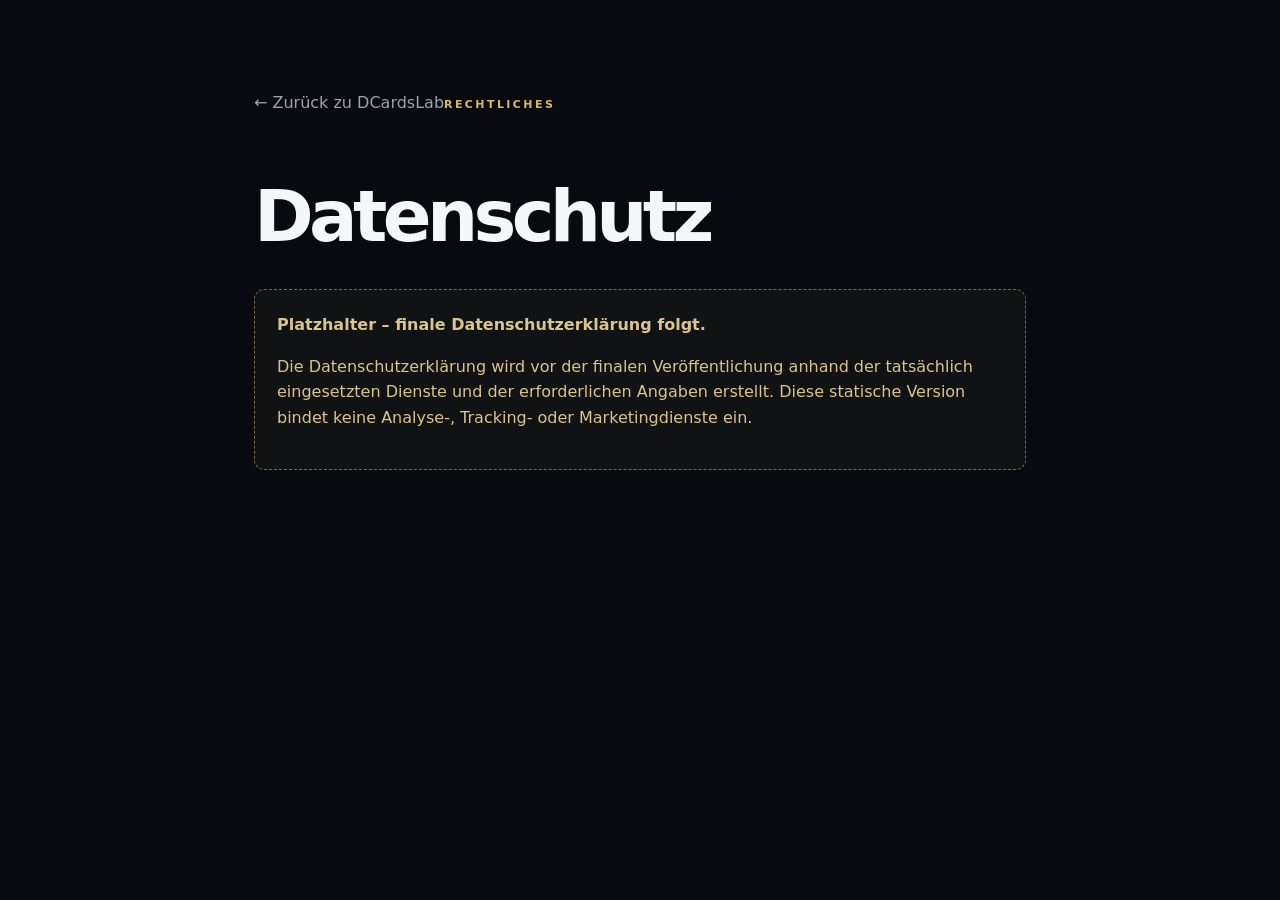
==== datenschutz.html @ d42d8030 "Build initial DCardsLab landing page" ====
<!doctype html><html lang="de"><head><meta charset="utf-8"><meta name="viewport" content="width=device-width,initial-scale=1"><meta name="robots" content="noindex"><title>Datenschutz | DCardsLab</title><link rel="stylesheet" href="css/style.css"></head><body><main class="legal"><a class="legal-back" href="index.html">← Zurück zu DCardsLab</a><span class="eyebrow">Rechtliches</span><h1>Datenschutz</h1><div class="notice"><strong>Platzhalter – finale Datenschutzerklärung folgt.</strong><p>Die Datenschutzerklärung wird vor der finalen Veröffentlichung anhand der tatsächlich eingesetzten Dienste und der erforderlichen Angaben erstellt. Diese statische Version bindet keine Analyse-, Tracking- oder Marketingdienste ein.</p></div></main></body></html>
---- css/style.css ----
:root{--bg:#080a0f;--surface:#10141c;--line:#242b38;--text:#f4f6f8;--muted:#9aa4b4;--accent:#d8b76a;--max:1180px}*{box-sizing:border-box}html{scroll-behavior:smooth}body{margin:0;background:var(--bg);color:var(--text);font-family:Inter,ui-sans-serif,system-ui,-apple-system,BlinkMacSystemFont,"Segoe UI",sans-serif;line-height:1.6}a{color:inherit;text-decoration:none}.site-header{height:78px;max-width:var(--max);margin:auto;padding:0 24px;display:flex;align-items:center;gap:34px;border-bottom:1px solid #ffffff0d;position:relative;z-index:10}.brand{font-size:21px;font-weight:800;letter-spacing:-.5px}.brand span{color:var(--accent)}.nav{display:flex;gap:28px;margin-left:auto}.nav a,.social-nav a,footer a{color:var(--muted);font-size:14px;transition:.2s}.nav a:hover,.social-nav a:hover,footer a:hover{color:var(--text)}.social-nav{display:flex;gap:16px;padding-left:24px;border-left:1px solid var(--line)}.nav-toggle{display:none;background:none;border:0;color:white;font-size:24px}.hero{max-width:var(--max);min-height:690px;margin:auto;padding:140px 24px 100px;position:relative;overflow:hidden}.hero-glow{position:absolute;width:600px;height:600px;right:-120px;top:40px;background:radial-gradient(circle,#d8b76a1f,transparent 65%);pointer-events:none}.eyebrow{text-transform:uppercase;letter-spacing:.22em;font-size:11px;font-weight:700;color:var(--accent)}h1,h2,h3{line-height:1.05;margin:0}h1{font-size:clamp(64px,9vw,128px);letter-spacing:-.065em;max-width:850px;margin-top:18px}h1 span{display:block;font-size:clamp(23px,3vw,38px);letter-spacing:-.03em;color:var(--muted);margin-top:14px}h2{font-size:clamp(36px,5vw,62px);letter-spacing:-.045em}.hero>p{max-width:590px;font-size:19px;color:var(--muted);margin:28px 0}.actions{display:flex;gap:12px}.btn{display:inline-flex;padding:13px 20px;border-radius:8px;font-size:14px;font-weight:700;border:1px solid var(--line);transition:.25s}.btn:hover{transform:translateY(-2px)}.primary{background:var(--text);color:#080a0f;border-color:var(--text)}.ghost{background:#ffffff08}.card-stack{position:absolute;right:70px;bottom:65px;width:210px;height:280px;transform:rotate(8deg)}.card-stack i{position:absolute;inset:0;border:1px solid #ffffff25;border-radius:16px;background:linear-gradient(145deg,#191e28,#0b0e14);box-shadow:0 25px 60px #0008}.card-stack i:nth-child(1){transform:rotate(-14deg) translate(-40px,15px)}.card-stack i:nth-child(2){transform:rotate(-7deg) translate(-20px,8px)}.card-stack i:nth-child(3){display:flex;flex-direction:column;align-items:center;justify-content:center}.card-stack b{font-style:normal;font-size:58px;color:var(--accent)}.card-stack small{font-style:normal;font-size:7px;letter-spacing:.2em;color:var(--muted)}.section{max-width:var(--max);margin:auto;padding:110px 24px;border-top:1px solid var(--line)}.section-head{display:grid;grid-template-columns:1.4fr .6fr;gap:50px;align-items:end}.section-head h2,.lab h2{margin-top:14px}.section-head p,.lab p,.panel p,.about p{color:var(--muted);max-width:600px}.categories{display:grid;grid-template-columns:repeat(4,1fr);gap:12px;margin-top:55px}.categories article{min-height:170px;padding:25px;border:1px solid var(--line);border-radius:12px;background:linear-gradient(145deg,#111620,#0c0f15);font-size:28px;display:flex;flex-direction:column;justify-content:space-between;transition:.25s}.categories article:hover{transform:translateY(-4px);border-color:#d8b76a55}.categories h3{font-size:17px}.lab{display:grid;grid-template-columns:1.15fr .85fr;gap:80px}.pill-grid{display:grid;grid-template-columns:1fr 1fr;gap:10px;align-content:center}.pill-grid span{padding:18px;border:1px solid var(--line);border-radius:8px;background:var(--surface);font-weight:650}.pill-grid .future{color:var(--muted);border-style:dashed}.split{display:grid;grid-template-columns:1fr 1fr;gap:16px}.panel{padding:52px;border:1px solid var(--line);border-radius:14px;background:var(--surface)}.panel h2{margin:13px 0 20px}.panel .btn{margin-top:15px}.social{background:radial-gradient(circle at 100% 0,#d8b76a16,transparent 50%),var(--surface)}.about{text-align:center}.about p{margin:24px auto 0;font-size:18px}.about h2{margin-top:14px}footer{max-width:var(--max);margin:auto;padding:45px 24px 55px;border-top:1px solid var(--line);display:grid;grid-template-columns:1fr auto;gap:25px;align-items:center}footer p,footer small{color:var(--muted);font-size:13px;margin:5px 0}footer nav{display:flex;gap:20px;flex-wrap:wrap}footer small{grid-column:1/-1}.legal{max-width:820px;margin:auto;padding:90px 24px 140px}.legal h1{font-size:clamp(42px,7vw,72px);margin-bottom:35px}.notice{border:1px dashed #d8b76a88;background:#d8b76a0c;padding:22px;border-radius:10px;color:#d9c48e}.legal-back{display:inline-block;margin-bottom:45px;color:var(--muted)}@media(max-width:850px){.site-header{height:68px}.nav-toggle{display:block;margin-left:auto}.nav,.social-nav{display:none}.nav.open{display:flex;position:absolute;top:68px;left:16px;right:16px;padding:22px;flex-direction:column;background:#10141cf5;border:1px solid var(--line);border-radius:10px}.hero{padding-top:100px;min-height:650px}.card-stack{opacity:.28;right:-20px}.section-head,.lab,.split{grid-template-columns:1fr}.categories{grid-template-columns:repeat(2,1fr)}.lab{gap:40px}footer{grid-template-columns:1fr}footer small{grid-column:auto}}@media(max-width:520px){h1{font-size:58px}.hero{padding-top:80px}.categories{grid-template-columns:1fr 1fr}.categories article{min-height:130px;padding:18px}.panel{padding:32px}.section{padding-top:80px;padding-bottom:80px}.actions{flex-direction:column;align-items:flex-start}footer nav{flex-direction:column;gap:10px}}@media(prefers-reduced-motion:reduce){html{scroll-behavior:auto}.btn,.categories article{transition:none}}
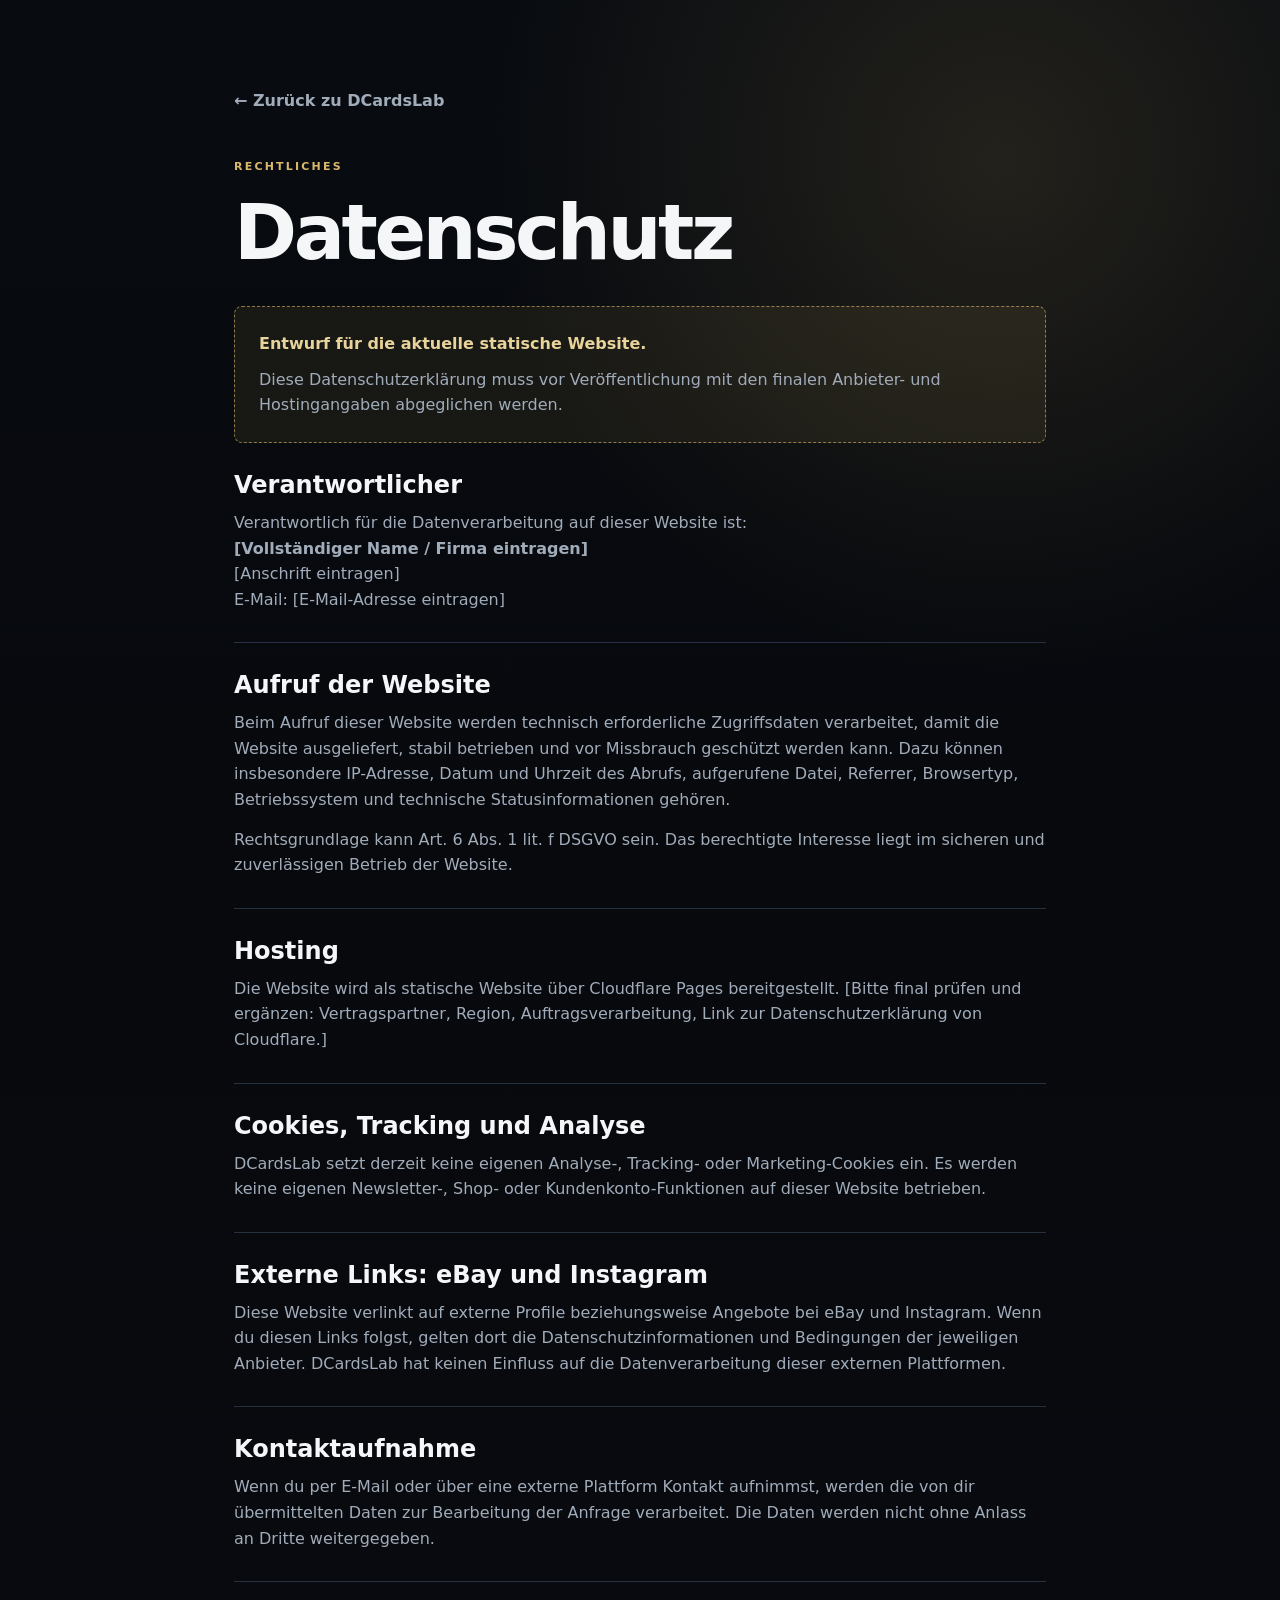
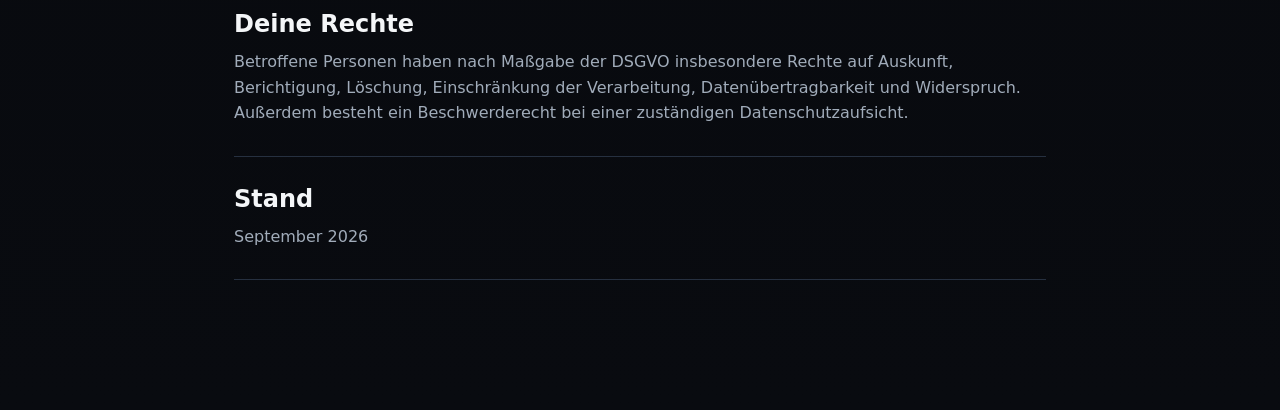
==== commit 58db0f2a: "Add DCardsLab logo and legal page drafts" ====
--- a/datenschutz.html
+++ b/datenschutz.html
@@ -1 +1,100 @@
-<!doctype html><html lang="de"><head><meta charset="utf-8"><meta name="viewport" content="width=device-width,initial-scale=1"><meta name="robots" content="noindex"><title>Datenschutz | DCardsLab</title><link rel="stylesheet" href="css/style.css"></head><body><main class="legal"><a class="legal-back" href="index.html">← Zurück zu DCardsLab</a><span class="eyebrow">Rechtliches</span><h1>Datenschutz</h1><div class="notice"><strong>Platzhalter – finale Datenschutzerklärung folgt.</strong><p>Die Datenschutzerklärung wird vor der finalen Veröffentlichung anhand der tatsächlich eingesetzten Dienste und der erforderlichen Angaben erstellt. Diese statische Version bindet keine Analyse-, Tracking- oder Marketingdienste ein.</p></div></main></body></html>+<!doctype html>
+<html lang="de">
+  <head>
+    <meta charset="utf-8">
+    <meta name="viewport" content="width=device-width, initial-scale=1">
+    <meta name="robots" content="noindex">
+    <title>Datenschutz | DCardsLab</title>
+    <link rel="stylesheet" href="css/style.css">
+  </head>
+  <body>
+    <main class="legal">
+      <a class="legal-back" href="index.html">← Zurück zu DCardsLab</a>
+      <p class="eyebrow">Rechtliches</p>
+      <h1>Datenschutz</h1>
+
+      <div class="notice">
+        <strong>Entwurf für die aktuelle statische Website.</strong>
+        <p>
+          Diese Datenschutzerklärung muss vor Veröffentlichung mit den finalen Anbieter-
+          und Hostingangaben abgeglichen werden.
+        </p>
+      </div>
+
+      <section class="legal-section">
+        <h2>Verantwortlicher</h2>
+        <p>
+          Verantwortlich für die Datenverarbeitung auf dieser Website ist:<br>
+          <strong>[Vollständiger Name / Firma eintragen]</strong><br>
+          [Anschrift eintragen]<br>
+          E-Mail: [E-Mail-Adresse eintragen]
+        </p>
+      </section>
+
+      <section class="legal-section">
+        <h2>Aufruf der Website</h2>
+        <p>
+          Beim Aufruf dieser Website werden technisch erforderliche Zugriffsdaten verarbeitet,
+          damit die Website ausgeliefert, stabil betrieben und vor Missbrauch geschützt werden kann.
+          Dazu können insbesondere IP-Adresse, Datum und Uhrzeit des Abrufs, aufgerufene Datei,
+          Referrer, Browsertyp, Betriebssystem und technische Statusinformationen gehören.
+        </p>
+        <p>
+          Rechtsgrundlage kann Art. 6 Abs. 1 lit. f DSGVO sein. Das berechtigte Interesse liegt
+          im sicheren und zuverlässigen Betrieb der Website.
+        </p>
+      </section>
+
+      <section class="legal-section">
+        <h2>Hosting</h2>
+        <p>
+          Die Website wird als statische Website über Cloudflare Pages bereitgestellt.
+          [Bitte final prüfen und ergänzen: Vertragspartner, Region, Auftragsverarbeitung,
+          Link zur Datenschutzerklärung von Cloudflare.]
+        </p>
+      </section>
+
+      <section class="legal-section">
+        <h2>Cookies, Tracking und Analyse</h2>
+        <p>
+          DCardsLab setzt derzeit keine eigenen Analyse-, Tracking- oder Marketing-Cookies ein.
+          Es werden keine eigenen Newsletter-, Shop- oder Kundenkonto-Funktionen auf dieser Website
+          betrieben.
+        </p>
+      </section>
+
+      <section class="legal-section">
+        <h2>Externe Links: eBay und Instagram</h2>
+        <p>
+          Diese Website verlinkt auf externe Profile beziehungsweise Angebote bei eBay und Instagram.
+          Wenn du diesen Links folgst, gelten dort die Datenschutzinformationen und Bedingungen der
+          jeweiligen Anbieter. DCardsLab hat keinen Einfluss auf die Datenverarbeitung dieser externen
+          Plattformen.
+        </p>
+      </section>
+
+      <section class="legal-section">
+        <h2>Kontaktaufnahme</h2>
+        <p>
+          Wenn du per E-Mail oder über eine externe Plattform Kontakt aufnimmst, werden die von dir
+          übermittelten Daten zur Bearbeitung der Anfrage verarbeitet. Die Daten werden nicht ohne
+          Anlass an Dritte weitergegeben.
+        </p>
+      </section>
+
+      <section class="legal-section">
+        <h2>Deine Rechte</h2>
+        <p>
+          Betroffene Personen haben nach Maßgabe der DSGVO insbesondere Rechte auf Auskunft,
+          Berichtigung, Löschung, Einschränkung der Verarbeitung, Datenübertragbarkeit und
+          Widerspruch. Außerdem besteht ein Beschwerderecht bei einer zuständigen Datenschutzaufsicht.
+        </p>
+      </section>
+
+      <section class="legal-section">
+        <h2>Stand</h2>
+        <p>September 2026</p>
+      </section>
+    </main>
+  </body>
+</html>
--- a/css/style.css
+++ b/css/style.css
@@ -1 +1,746 @@
-:root{--bg:#080a0f;--surface:#10141c;--line:#242b38;--text:#f4f6f8;--muted:#9aa4b4;--accent:#d8b76a;--max:1180px}*{box-sizing:border-box}html{scroll-behavior:smooth}body{margin:0;background:var(--bg);color:var(--text);font-family:Inter,ui-sans-serif,system-ui,-apple-system,BlinkMacSystemFont,"Segoe UI",sans-serif;line-height:1.6}a{color:inherit;text-decoration:none}.site-header{height:78px;max-width:var(--max);margin:auto;padding:0 24px;display:flex;align-items:center;gap:34px;border-bottom:1px solid #ffffff0d;position:relative;z-index:10}.brand{font-size:21px;font-weight:800;letter-spacing:-.5px}.brand span{color:var(--accent)}.nav{display:flex;gap:28px;margin-left:auto}.nav a,.social-nav a,footer a{color:var(--muted);font-size:14px;transition:.2s}.nav a:hover,.social-nav a:hover,footer a:hover{color:var(--text)}.social-nav{display:flex;gap:16px;padding-left:24px;border-left:1px solid var(--line)}.nav-toggle{display:none;background:none;border:0;color:white;font-size:24px}.hero{max-width:var(--max);min-height:690px;margin:auto;padding:140px 24px 100px;position:relative;overflow:hidden}.hero-glow{position:absolute;width:600px;height:600px;right:-120px;top:40px;background:radial-gradient(circle,#d8b76a1f,transparent 65%);pointer-events:none}.eyebrow{text-transform:uppercase;letter-spacing:.22em;font-size:11px;font-weight:700;color:var(--accent)}h1,h2,h3{line-height:1.05;margin:0}h1{font-size:clamp(64px,9vw,128px);letter-spacing:-.065em;max-width:850px;margin-top:18px}h1 span{display:block;font-size:clamp(23px,3vw,38px);letter-spacing:-.03em;color:var(--muted);margin-top:14px}h2{font-size:clamp(36px,5vw,62px);letter-spacing:-.045em}.hero>p{max-width:590px;font-size:19px;color:var(--muted);margin:28px 0}.actions{display:flex;gap:12px}.btn{display:inline-flex;padding:13px 20px;border-radius:8px;font-size:14px;font-weight:700;border:1px solid var(--line);transition:.25s}.btn:hover{transform:translateY(-2px)}.primary{background:var(--text);color:#080a0f;border-color:var(--text)}.ghost{background:#ffffff08}.card-stack{position:absolute;right:70px;bottom:65px;width:210px;height:280px;transform:rotate(8deg)}.card-stack i{position:absolute;inset:0;border:1px solid #ffffff25;border-radius:16px;background:linear-gradient(145deg,#191e28,#0b0e14);box-shadow:0 25px 60px #0008}.card-stack i:nth-child(1){transform:rotate(-14deg) translate(-40px,15px)}.card-stack i:nth-child(2){transform:rotate(-7deg) translate(-20px,8px)}.card-stack i:nth-child(3){display:flex;flex-direction:column;align-items:center;justify-content:center}.card-stack b{font-style:normal;font-size:58px;color:var(--accent)}.card-stack small{font-style:normal;font-size:7px;letter-spacing:.2em;color:var(--muted)}.section{max-width:var(--max);margin:auto;padding:110px 24px;border-top:1px solid var(--line)}.section-head{display:grid;grid-template-columns:1.4fr .6fr;gap:50px;align-items:end}.section-head h2,.lab h2{margin-top:14px}.section-head p,.lab p,.panel p,.about p{color:var(--muted);max-width:600px}.categories{display:grid;grid-template-columns:repeat(4,1fr);gap:12px;margin-top:55px}.categories article{min-height:170px;padding:25px;border:1px solid var(--line);border-radius:12px;background:linear-gradient(145deg,#111620,#0c0f15);font-size:28px;display:flex;flex-direction:column;justify-content:space-between;transition:.25s}.categories article:hover{transform:translateY(-4px);border-color:#d8b76a55}.categories h3{font-size:17px}.lab{display:grid;grid-template-columns:1.15fr .85fr;gap:80px}.pill-grid{display:grid;grid-template-columns:1fr 1fr;gap:10px;align-content:center}.pill-grid span{padding:18px;border:1px solid var(--line);border-radius:8px;background:var(--surface);font-weight:650}.pill-grid .future{color:var(--muted);border-style:dashed}.split{display:grid;grid-template-columns:1fr 1fr;gap:16px}.panel{padding:52px;border:1px solid var(--line);border-radius:14px;background:var(--surface)}.panel h2{margin:13px 0 20px}.panel .btn{margin-top:15px}.social{background:radial-gradient(circle at 100% 0,#d8b76a16,transparent 50%),var(--surface)}.about{text-align:center}.about p{margin:24px auto 0;font-size:18px}.about h2{margin-top:14px}footer{max-width:var(--max);margin:auto;padding:45px 24px 55px;border-top:1px solid var(--line);display:grid;grid-template-columns:1fr auto;gap:25px;align-items:center}footer p,footer small{color:var(--muted);font-size:13px;margin:5px 0}footer nav{display:flex;gap:20px;flex-wrap:wrap}footer small{grid-column:1/-1}.legal{max-width:820px;margin:auto;padding:90px 24px 140px}.legal h1{font-size:clamp(42px,7vw,72px);margin-bottom:35px}.notice{border:1px dashed #d8b76a88;background:#d8b76a0c;padding:22px;border-radius:10px;color:#d9c48e}.legal-back{display:inline-block;margin-bottom:45px;color:var(--muted)}@media(max-width:850px){.site-header{height:68px}.nav-toggle{display:block;margin-left:auto}.nav,.social-nav{display:none}.nav.open{display:flex;position:absolute;top:68px;left:16px;right:16px;padding:22px;flex-direction:column;background:#10141cf5;border:1px solid var(--line);border-radius:10px}.hero{padding-top:100px;min-height:650px}.card-stack{opacity:.28;right:-20px}.section-head,.lab,.split{grid-template-columns:1fr}.categories{grid-template-columns:repeat(2,1fr)}.lab{gap:40px}footer{grid-template-columns:1fr}footer small{grid-column:auto}}@media(max-width:520px){h1{font-size:58px}.hero{padding-top:80px}.categories{grid-template-columns:1fr 1fr}.categories article{min-height:130px;padding:18px}.panel{padding:32px}.section{padding-top:80px;padding-bottom:80px}.actions{flex-direction:column;align-items:flex-start}footer nav{flex-direction:column;gap:10px}}@media(prefers-reduced-motion:reduce){html{scroll-behavior:auto}.btn,.categories article{transition:none}}+:root {
+  --bg: #07090d;
+  --bg-soft: #0c1017;
+  --surface: #111720;
+  --surface-strong: #171d27;
+  --line: #263040;
+  --line-soft: rgba(255, 255, 255, 0.08);
+  --text: #f4f6f8;
+  --muted: #a1acba;
+  --subtle: #6f7a8b;
+  --accent: #d9b86a;
+  --accent-soft: rgba(217, 184, 106, 0.16);
+  --max: 1180px;
+  --radius: 8px;
+  --shadow: 0 28px 80px rgba(0, 0, 0, 0.34);
+}
+
+* {
+  box-sizing: border-box;
+}
+
+html {
+  scroll-behavior: smooth;
+}
+
+body {
+  margin: 0;
+  overflow-x: hidden;
+  background:
+    radial-gradient(circle at 78% 8%, rgba(217, 184, 106, 0.13), transparent 32rem),
+    linear-gradient(180deg, #080b10 0%, var(--bg) 42%, #090b10 100%);
+  color: var(--text);
+  font-family: Inter, ui-sans-serif, system-ui, -apple-system, BlinkMacSystemFont, "Segoe UI", sans-serif;
+  line-height: 1.6;
+}
+
+body.nav-open {
+  overflow: hidden;
+}
+
+a {
+  color: inherit;
+  text-decoration: none;
+}
+
+a:focus-visible,
+button:focus-visible {
+  outline: 2px solid var(--accent);
+  outline-offset: 4px;
+}
+
+.site-header {
+  position: sticky;
+  top: 0;
+  z-index: 20;
+  display: flex;
+  align-items: center;
+  gap: 32px;
+  width: 100%;
+  max-width: var(--max);
+  min-height: 76px;
+  margin: 0 auto;
+  padding: 0 24px;
+  background: rgba(7, 9, 13, 0.76);
+  border-bottom: 1px solid var(--line-soft);
+  backdrop-filter: blur(18px);
+}
+
+.brand {
+  display: inline-flex;
+  align-items: center;
+  gap: 10px;
+  font-size: 21px;
+  font-weight: 800;
+  line-height: 1;
+}
+
+.brand-logo {
+  display: block;
+  width: 46px;
+  height: 46px;
+  object-fit: contain;
+  border-radius: 6px;
+  box-shadow: 0 10px 26px rgba(217, 184, 106, 0.16);
+}
+
+.nav {
+  display: flex;
+  align-items: center;
+  gap: 27px;
+  margin-left: auto;
+}
+
+.nav a,
+.header-actions a,
+.site-footer a {
+  color: var(--muted);
+  font-size: 14px;
+  transition: color 180ms ease, border-color 180ms ease, background 180ms ease;
+}
+
+.nav a:hover,
+.header-actions a:hover,
+.site-footer a:hover {
+  color: var(--text);
+}
+
+.header-actions {
+  display: flex;
+  gap: 10px;
+  padding-left: 22px;
+  border-left: 1px solid var(--line);
+}
+
+.header-actions a {
+  padding: 8px 10px;
+  border: 1px solid transparent;
+  border-radius: var(--radius);
+}
+
+.header-actions a:hover {
+  border-color: var(--line);
+  background: rgba(255, 255, 255, 0.04);
+}
+
+.mobile-only,
+.nav-toggle {
+  display: none;
+}
+
+.nav-toggle {
+  width: 42px;
+  height: 42px;
+  margin-left: auto;
+  padding: 10px;
+  border: 1px solid var(--line);
+  border-radius: var(--radius);
+  background: rgba(255, 255, 255, 0.04);
+  color: var(--text);
+}
+
+.nav-toggle span {
+  display: block;
+  height: 2px;
+  margin: 5px 0;
+  background: currentColor;
+  border-radius: 10px;
+  transition: transform 180ms ease, opacity 180ms ease;
+}
+
+.nav-toggle[aria-expanded="true"] span:nth-child(1) {
+  transform: translateY(7px) rotate(45deg);
+}
+
+.nav-toggle[aria-expanded="true"] span:nth-child(2) {
+  opacity: 0;
+}
+
+.nav-toggle[aria-expanded="true"] span:nth-child(3) {
+  transform: translateY(-7px) rotate(-45deg);
+}
+
+.hero {
+  position: relative;
+  display: grid;
+  grid-template-columns: minmax(0, 1fr) 360px;
+  gap: 70px;
+  align-items: center;
+  width: 100%;
+  max-width: var(--max);
+  min-height: 680px;
+  margin: 0 auto;
+  padding: 96px 24px 110px;
+  overflow: hidden;
+}
+
+.hero-content,
+.section-head > *,
+.lab-copy,
+.feature-panel,
+.about-section {
+  min-width: 0;
+}
+
+.hero::after {
+  position: absolute;
+  right: 26%;
+  bottom: 92px;
+  width: 220px;
+  height: 1px;
+  content: "";
+  background: linear-gradient(90deg, transparent, rgba(217, 184, 106, 0.72), transparent);
+}
+
+.eyebrow {
+  margin: 0;
+  color: var(--accent);
+  font-size: 11px;
+  font-weight: 800;
+  letter-spacing: 0.2em;
+  text-transform: uppercase;
+}
+
+h1,
+h2,
+h3 {
+  margin: 0;
+  line-height: 1.04;
+}
+
+h1 {
+  max-width: 850px;
+  margin-top: 18px;
+  font-size: clamp(58px, 10vw, 132px);
+  letter-spacing: -0.055em;
+}
+
+h1 span {
+  display: block;
+  margin-top: 16px;
+  color: var(--muted);
+  font-size: clamp(24px, 3vw, 40px);
+  letter-spacing: -0.025em;
+}
+
+h2 {
+  color: var(--text);
+  font-size: clamp(34px, 5vw, 62px);
+  letter-spacing: -0.035em;
+}
+
+h3 {
+  font-size: 18px;
+}
+
+.hero-copy {
+  max-width: 590px;
+  margin: 28px 0 0;
+  color: var(--muted);
+  font-size: 19px;
+}
+
+.hero-copy span {
+  display: block;
+  margin-top: 8px;
+  color: var(--subtle);
+}
+
+.actions {
+  display: flex;
+  flex-wrap: wrap;
+  gap: 12px;
+  margin-top: 34px;
+}
+
+.btn {
+  display: inline-flex;
+  align-items: center;
+  justify-content: center;
+  min-height: 46px;
+  padding: 12px 18px;
+  border: 1px solid var(--line);
+  border-radius: var(--radius);
+  font-size: 14px;
+  font-weight: 800;
+  transition: transform 180ms ease, border-color 180ms ease, background 180ms ease;
+}
+
+.btn:hover {
+  transform: translateY(-2px);
+}
+
+.btn-primary {
+  color: #090b10;
+  background: var(--text);
+  border-color: var(--text);
+}
+
+.btn-secondary {
+  color: var(--text);
+  background: rgba(255, 255, 255, 0.06);
+}
+
+a[data-placeholder="true"] {
+  cursor: not-allowed;
+}
+
+a[data-placeholder="true"]::after {
+  content: " · folgt";
+  display: inline-block;
+  margin-left: 2px;
+  color: var(--subtle);
+  font-size: 0.82em;
+  font-weight: 600;
+}
+
+.btn[data-placeholder="true"]::after {
+  content: "";
+  margin: 0;
+}
+
+.hero-visual {
+  position: relative;
+  width: min(390px, 100%);
+  justify-self: end;
+}
+
+.logo-showcase {
+  position: relative;
+  padding: 24px;
+  border: 1px solid rgba(217, 184, 106, 0.2);
+  border-radius: var(--radius);
+  background:
+    radial-gradient(circle at 50% 24%, rgba(217, 184, 106, 0.14), transparent 16rem),
+    rgba(255, 255, 255, 0.03);
+  box-shadow: var(--shadow);
+}
+
+.logo-showcase::after {
+  position: absolute;
+  inset: 12px;
+  content: "";
+  border: 1px solid rgba(255, 255, 255, 0.07);
+  border-radius: 6px;
+  pointer-events: none;
+}
+
+.logo-showcase img {
+  position: relative;
+  z-index: 1;
+  display: block;
+  width: 100%;
+  height: auto;
+  border-radius: 6px;
+}
+
+.section {
+  width: 100%;
+  max-width: var(--max);
+  margin: 0 auto;
+  padding: 104px 24px;
+  border-top: 1px solid var(--line);
+}
+
+.section-head {
+  display: grid;
+  grid-template-columns: minmax(0, 1.25fr) minmax(260px, 0.75fr);
+  gap: 48px;
+  align-items: end;
+}
+
+.section-head h2,
+.lab-copy h2,
+.about-section h2 {
+  margin-top: 14px;
+}
+
+.section-head p,
+.lab-copy p,
+.feature-panel p,
+.about-section p {
+  color: var(--muted);
+}
+
+.section-head > p,
+.lab-copy p,
+.about-section p {
+  max-width: 640px;
+  margin: 0;
+}
+
+.categories {
+  display: grid;
+  grid-template-columns: repeat(5, minmax(0, 1fr));
+  gap: 12px;
+  margin-top: 54px;
+}
+
+.category-card {
+  display: flex;
+  flex-direction: column;
+  justify-content: space-between;
+  min-height: 174px;
+  padding: 24px;
+  border: 1px solid var(--line);
+  border-radius: var(--radius);
+  background:
+    linear-gradient(145deg, rgba(255, 255, 255, 0.035), transparent),
+    var(--surface);
+  transition: transform 180ms ease, border-color 180ms ease, background 180ms ease;
+}
+
+.category-card:hover {
+  transform: translateY(-4px);
+  border-color: rgba(217, 184, 106, 0.52);
+  background:
+    linear-gradient(145deg, rgba(217, 184, 106, 0.12), transparent),
+    var(--surface);
+}
+
+.category-card span {
+  font-size: 30px;
+}
+
+.sports-mark {
+  position: relative;
+  display: inline-grid;
+  grid-template-columns: repeat(2, 15px);
+  grid-template-rows: repeat(2, 15px);
+  gap: 5px;
+  width: 35px;
+  height: 35px;
+}
+
+.sports-mark i {
+  display: block;
+  width: 15px;
+  height: 15px;
+  border: 1px solid rgba(217, 184, 106, 0.8);
+  border-radius: 50%;
+  background: linear-gradient(145deg, rgba(217, 184, 106, 0.36), rgba(255, 255, 255, 0.06));
+}
+
+.sports-mark i:nth-child(2) {
+  transform: translateY(10px);
+}
+
+.sports-mark i:nth-child(3) {
+  grid-column: 1 / 3;
+  justify-self: center;
+  transform: translateY(-2px);
+}
+
+.lab-section {
+  display: grid;
+  grid-template-columns: minmax(0, 1.1fr) minmax(310px, 0.9fr);
+  gap: 70px;
+  align-items: center;
+}
+
+.pill-grid {
+  display: grid;
+  grid-template-columns: repeat(2, minmax(0, 1fr));
+  gap: 10px;
+}
+
+.pill-grid span {
+  min-height: 64px;
+  padding: 18px;
+  border: 1px solid var(--line);
+  border-radius: var(--radius);
+  background: var(--surface);
+  font-weight: 800;
+}
+
+.pill-grid .future {
+  color: var(--muted);
+  border-style: dashed;
+  background: rgba(255, 255, 255, 0.03);
+}
+
+.split-section {
+  display: grid;
+  grid-template-columns: repeat(2, minmax(0, 1fr));
+  gap: 16px;
+}
+
+.feature-panel {
+  padding: 48px;
+  border: 1px solid var(--line);
+  border-radius: var(--radius);
+  background: var(--surface);
+}
+
+.feature-panel h2 {
+  margin-top: 14px;
+}
+
+.feature-panel p {
+  margin: 20px 0 0;
+}
+
+.feature-panel .btn {
+  margin-top: 26px;
+}
+
+.feature-panel-social {
+  background:
+    radial-gradient(circle at 100% 0, var(--accent-soft), transparent 19rem),
+    var(--surface);
+}
+
+.about-section {
+  text-align: center;
+}
+
+.about-section p {
+  margin: 24px auto 0;
+  font-size: 18px;
+}
+
+.site-footer {
+  display: grid;
+  grid-template-columns: minmax(0, 1fr) auto;
+  gap: 24px;
+  align-items: center;
+  width: 100%;
+  max-width: var(--max);
+  margin: 0 auto;
+  padding: 46px 24px 58px;
+  border-top: 1px solid var(--line);
+}
+
+.site-footer p,
+.site-footer small {
+  margin: 8px 0 0;
+  color: var(--muted);
+  font-size: 13px;
+}
+
+.site-footer nav {
+  display: flex;
+  flex-wrap: wrap;
+  gap: 18px;
+  justify-content: flex-end;
+}
+
+.site-footer small {
+  grid-column: 1 / -1;
+}
+
+.legal {
+  width: 100%;
+  max-width: 860px;
+  margin: 0 auto;
+  padding: 88px 24px 130px;
+}
+
+.legal h1 {
+  margin: 18px 0 34px;
+  font-size: clamp(42px, 7vw, 76px);
+  letter-spacing: -0.045em;
+}
+
+.legal-back {
+  display: inline-flex;
+  margin-bottom: 44px;
+  color: var(--muted);
+  font-weight: 700;
+}
+
+.notice {
+  padding: 24px;
+  color: #e8d39a;
+  background: rgba(217, 184, 106, 0.08);
+  border: 1px dashed rgba(217, 184, 106, 0.62);
+  border-radius: var(--radius);
+}
+
+.notice p {
+  margin: 10px 0 0;
+  color: var(--muted);
+}
+
+.legal-section {
+  padding: 30px 0;
+  border-bottom: 1px solid var(--line);
+}
+
+.legal-section h2 {
+  margin-bottom: 12px;
+  color: var(--text);
+  font-size: 24px;
+  letter-spacing: 0;
+}
+
+.legal-section p {
+  margin: 0;
+  color: var(--muted);
+}
+
+.legal-section p + p {
+  margin-top: 14px;
+}
+
+.legal-section a {
+  color: var(--text);
+  text-decoration: underline;
+  text-decoration-color: rgba(217, 184, 106, 0.55);
+  text-underline-offset: 4px;
+}
+
+@media (max-width: 1100px) {
+  .site-header {
+    min-height: 68px;
+  }
+
+  .nav-toggle {
+    display: block;
+  }
+
+  .header-actions {
+    display: none;
+  }
+
+  .nav {
+    position: fixed;
+    top: 76px;
+    right: 16px;
+    left: 16px;
+    display: none;
+    flex-direction: column;
+    align-items: stretch;
+    gap: 0;
+    margin: 0;
+    padding: 10px;
+    background: rgba(12, 16, 23, 0.98);
+    border: 1px solid var(--line);
+    border-radius: var(--radius);
+    box-shadow: var(--shadow);
+  }
+
+  .nav.open {
+    display: flex;
+  }
+
+  .nav a {
+    padding: 14px;
+    border-radius: 6px;
+  }
+
+  .nav a:hover {
+    background: rgba(255, 255, 255, 0.04);
+  }
+
+  .mobile-only {
+    display: block;
+  }
+
+  .hero {
+    grid-template-columns: 1fr;
+    min-height: auto;
+    padding-top: 86px;
+    gap: 46px;
+  }
+
+  .hero-visual {
+    width: min(320px, 70vw);
+    justify-self: center;
+  }
+
+  .section-head,
+  .lab-section,
+  .split-section {
+    grid-template-columns: 1fr;
+  }
+
+  .lab-section {
+    gap: 38px;
+  }
+
+  .categories {
+    grid-template-columns: repeat(2, minmax(0, 1fr));
+  }
+
+  .site-footer {
+    grid-template-columns: 1fr;
+  }
+
+  .site-footer nav {
+    justify-content: flex-start;
+  }
+
+  .site-footer small {
+    grid-column: auto;
+  }
+}
+
+@media (max-width: 560px) {
+  .site-header {
+    padding: 0 18px;
+  }
+
+  .brand {
+    font-size: 19px;
+  }
+
+  .brand-logo {
+    width: 40px;
+    height: 40px;
+  }
+
+  .hero,
+  .section,
+  .site-footer,
+  .legal {
+    padding-right: 18px;
+    padding-left: 18px;
+  }
+
+  h1 {
+    font-size: clamp(50px, 17vw, 72px);
+  }
+
+  .actions {
+    flex-direction: column;
+    align-items: stretch;
+  }
+
+  .categories {
+    grid-template-columns: 1fr;
+  }
+
+  .category-card {
+    min-height: 128px;
+    padding: 20px;
+  }
+
+  .pill-grid,
+  .split-section {
+    grid-template-columns: 1fr;
+  }
+
+  .feature-panel {
+    padding: 32px;
+  }
+
+  .site-footer nav {
+    flex-direction: column;
+    gap: 10px;
+  }
+}
+
+@media (prefers-reduced-motion: reduce) {
+  html {
+    scroll-behavior: auto;
+  }
+
+  *,
+  *::before,
+  *::after {
+    transition-duration: 0.01ms !important;
+    animation-duration: 0.01ms !important;
+    animation-iteration-count: 1 !important;
+  }
+}
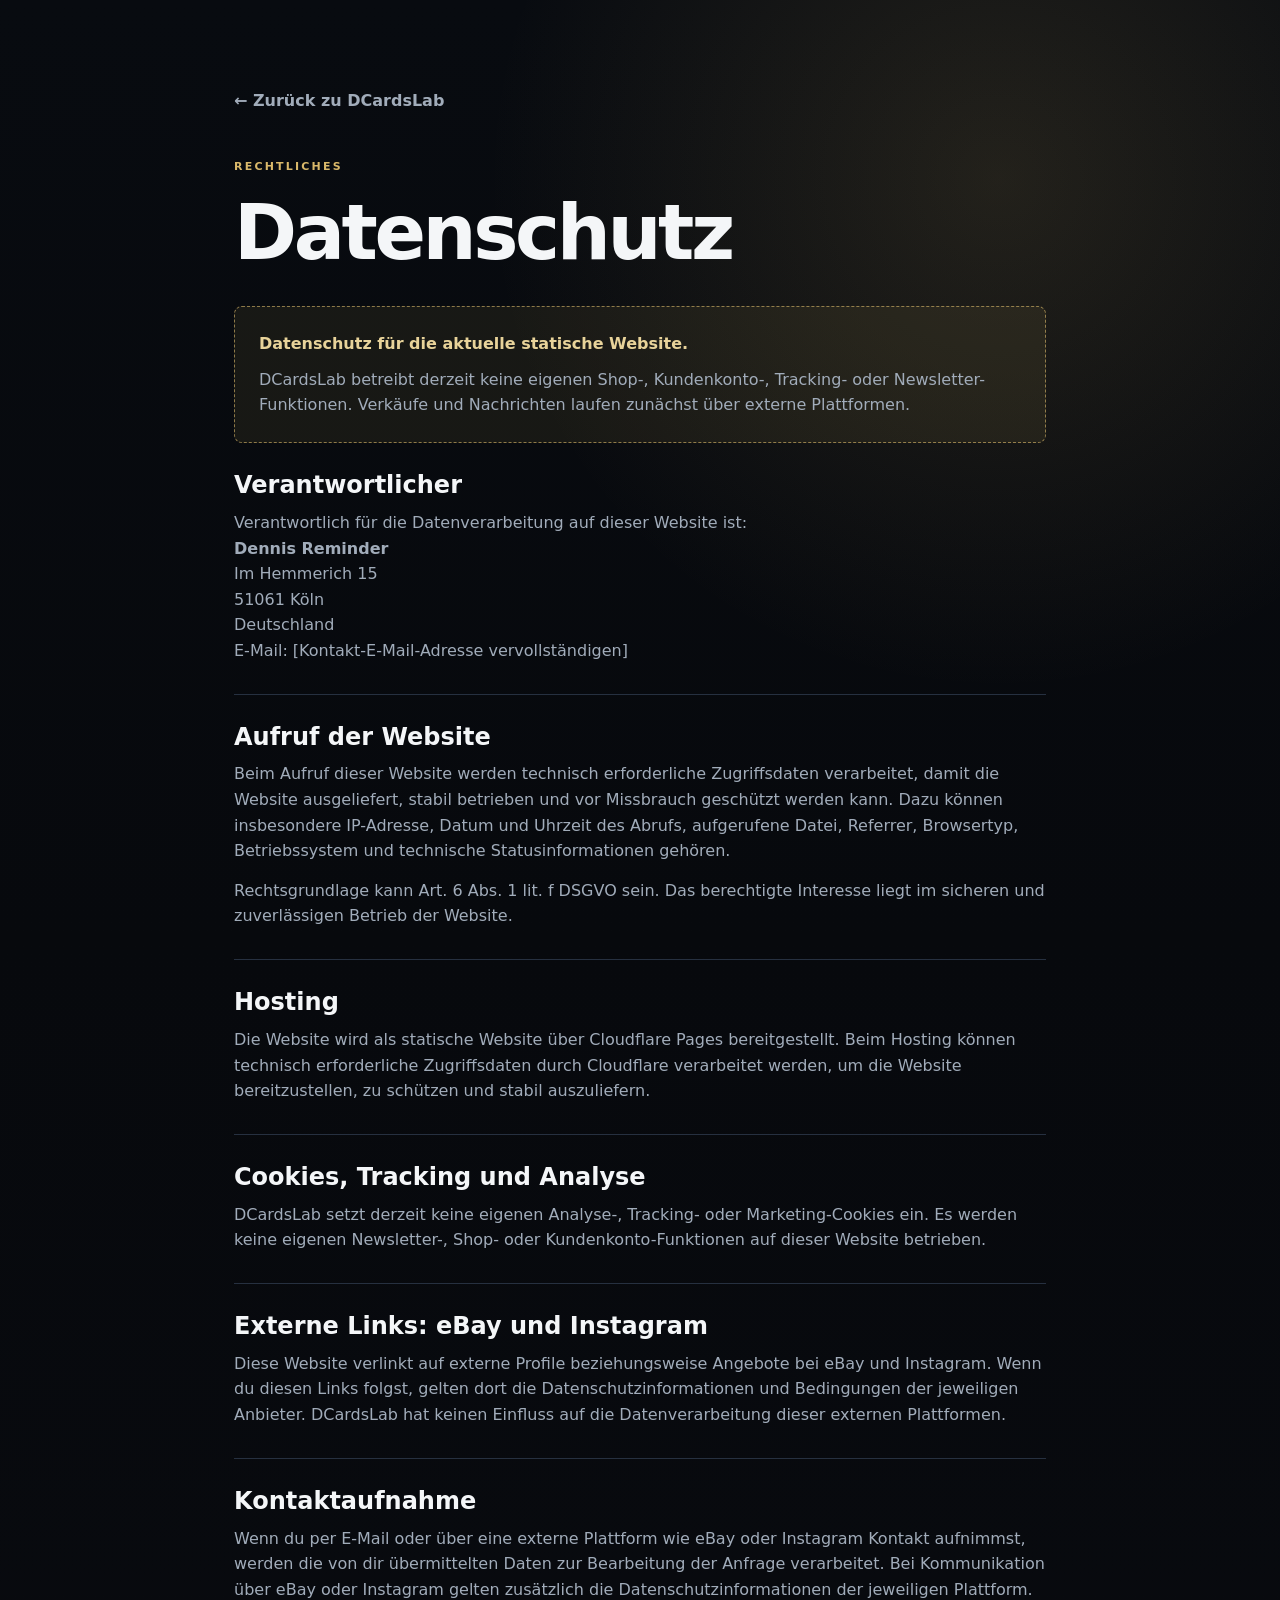
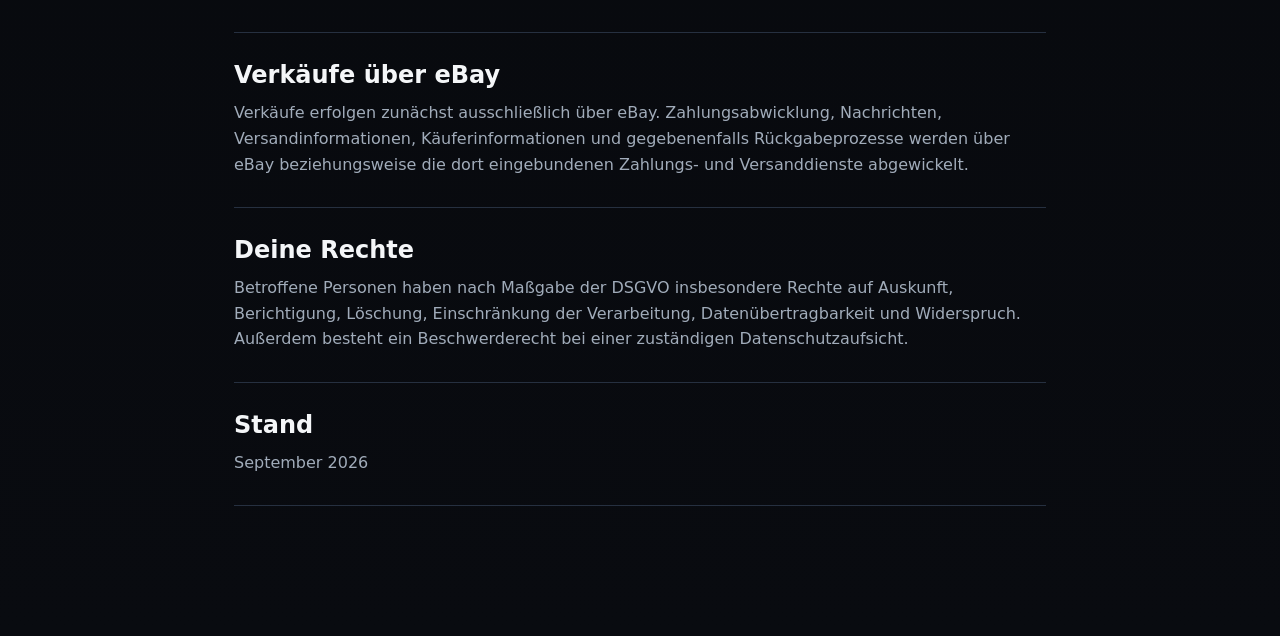
==== commit d06a5f7f: "Fill private seller legal details" ====
--- a/datenschutz.html
+++ b/datenschutz.html
@@ -14,10 +14,10 @@
       <h1>Datenschutz</h1>
 
       <div class="notice">
-        <strong>Entwurf für die aktuelle statische Website.</strong>
+        <strong>Datenschutz für die aktuelle statische Website.</strong>
         <p>
-          Diese Datenschutzerklärung muss vor Veröffentlichung mit den finalen Anbieter-
-          und Hostingangaben abgeglichen werden.
+          DCardsLab betreibt derzeit keine eigenen Shop-, Kundenkonto-, Tracking- oder
+          Newsletter-Funktionen. Verkäufe und Nachrichten laufen zunächst über externe Plattformen.
         </p>
       </div>
 
@@ -25,9 +25,11 @@
         <h2>Verantwortlicher</h2>
         <p>
           Verantwortlich für die Datenverarbeitung auf dieser Website ist:<br>
-          <strong>[Vollständiger Name / Firma eintragen]</strong><br>
-          [Anschrift eintragen]<br>
-          E-Mail: [E-Mail-Adresse eintragen]
+          <strong>Dennis Reminder</strong><br>
+          Im Hemmerich 15<br>
+          51061 Köln<br>
+          Deutschland<br>
+          E-Mail: [Kontakt-E-Mail-Adresse vervollständigen]
         </p>
       </section>
 
@@ -49,8 +51,8 @@
         <h2>Hosting</h2>
         <p>
           Die Website wird als statische Website über Cloudflare Pages bereitgestellt.
-          [Bitte final prüfen und ergänzen: Vertragspartner, Region, Auftragsverarbeitung,
-          Link zur Datenschutzerklärung von Cloudflare.]
+          Beim Hosting können technisch erforderliche Zugriffsdaten durch Cloudflare verarbeitet
+          werden, um die Website bereitzustellen, zu schützen und stabil auszuliefern.
         </p>
       </section>
 
@@ -76,9 +78,19 @@
       <section class="legal-section">
         <h2>Kontaktaufnahme</h2>
         <p>
-          Wenn du per E-Mail oder über eine externe Plattform Kontakt aufnimmst, werden die von dir
-          übermittelten Daten zur Bearbeitung der Anfrage verarbeitet. Die Daten werden nicht ohne
-          Anlass an Dritte weitergegeben.
+          Wenn du per E-Mail oder über eine externe Plattform wie eBay oder Instagram Kontakt
+          aufnimmst, werden die von dir übermittelten Daten zur Bearbeitung der Anfrage verarbeitet.
+          Bei Kommunikation über eBay oder Instagram gelten zusätzlich die Datenschutzinformationen
+          der jeweiligen Plattform.
+        </p>
+      </section>
+
+      <section class="legal-section">
+        <h2>Verkäufe über eBay</h2>
+        <p>
+          Verkäufe erfolgen zunächst ausschließlich über eBay. Zahlungsabwicklung, Nachrichten,
+          Versandinformationen, Käuferinformationen und gegebenenfalls Rückgabeprozesse werden über
+          eBay beziehungsweise die dort eingebundenen Zahlungs- und Versanddienste abgewickelt.
         </p>
       </section>
 
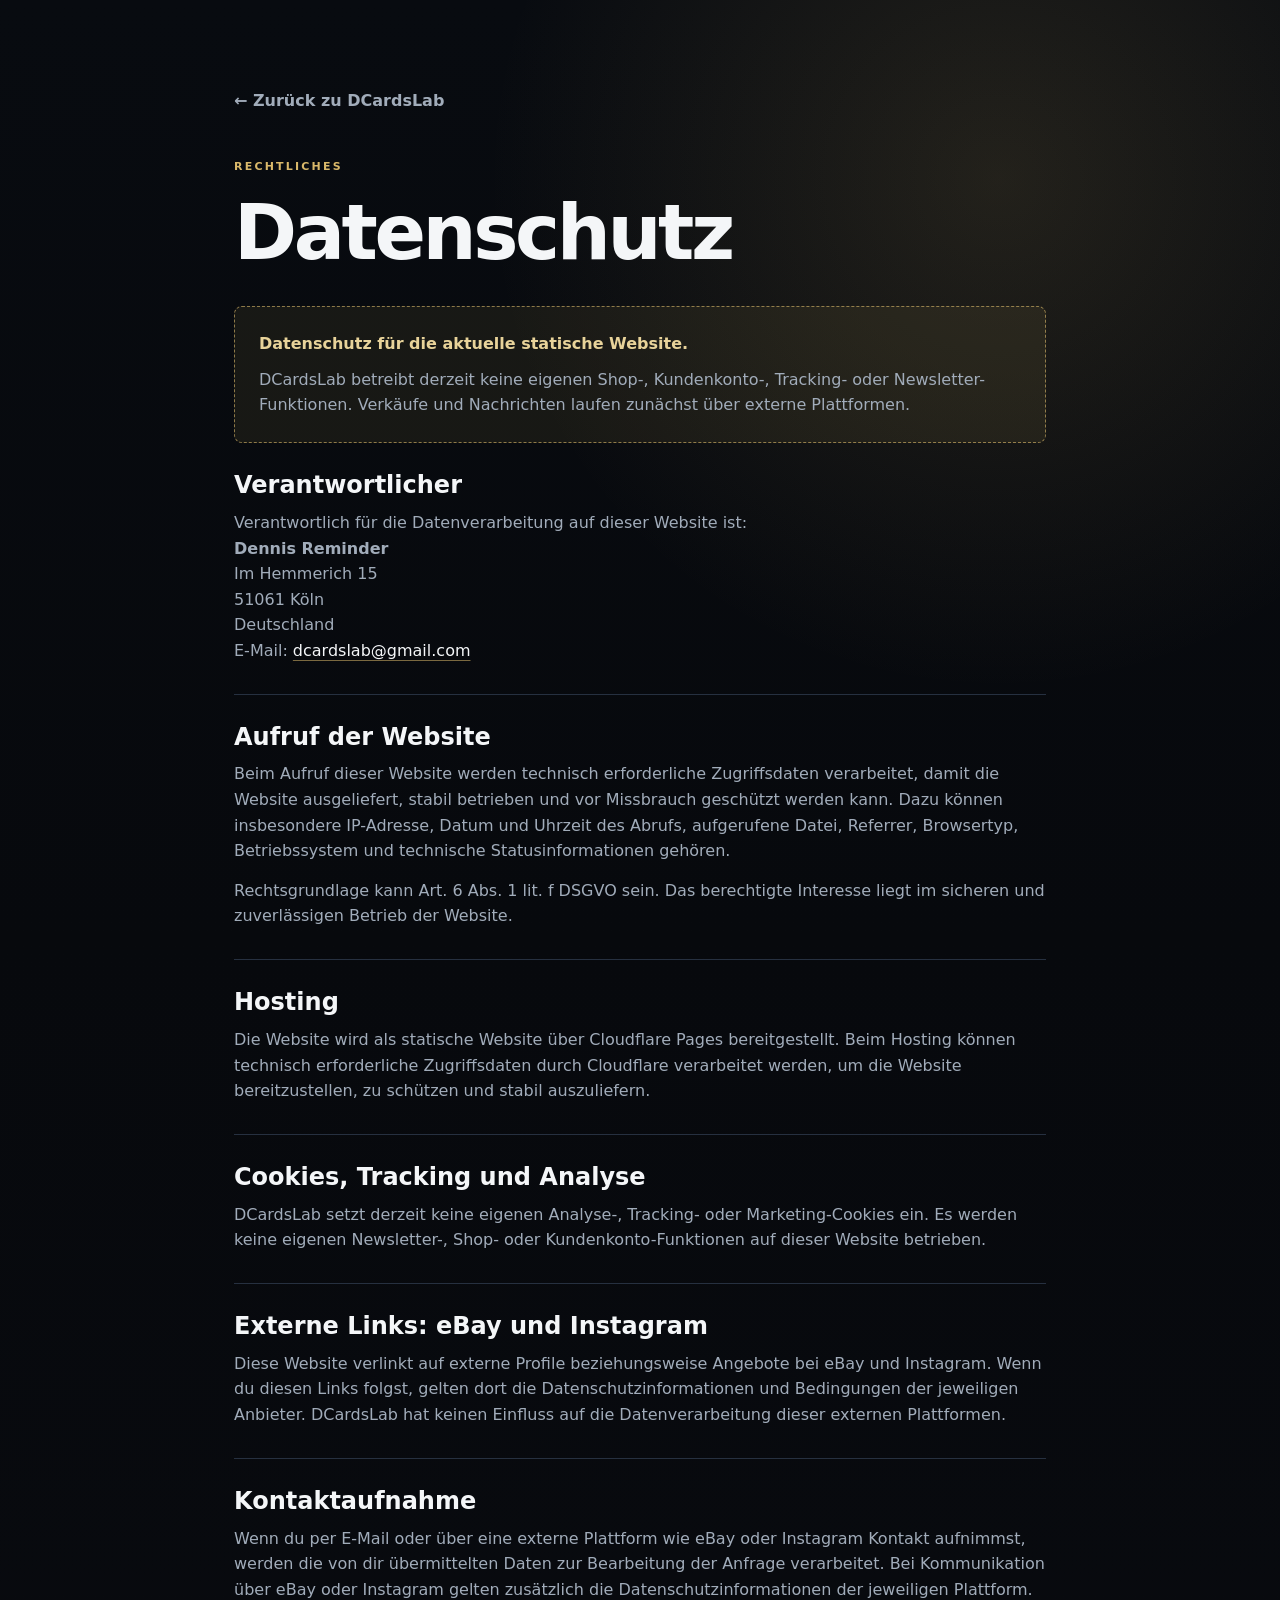
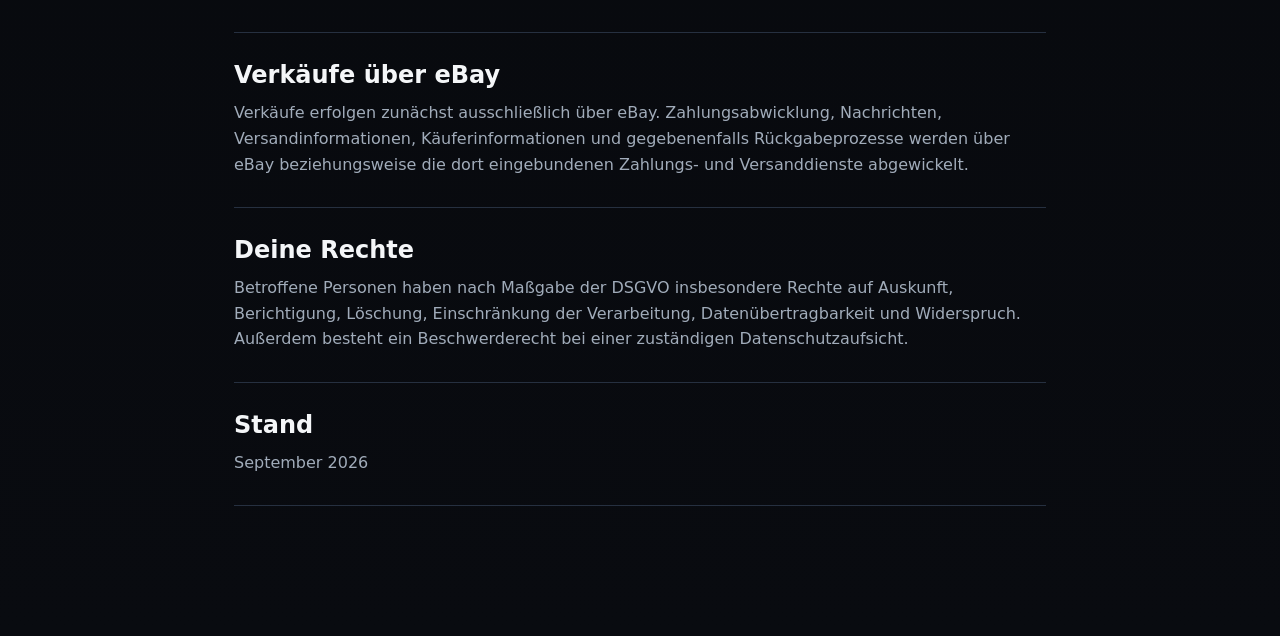
==== commit 160c6a87: "Add public contact email" ====
--- a/datenschutz.html
+++ b/datenschutz.html
@@ -29,7 +29,7 @@
           Im Hemmerich 15<br>
           51061 Köln<br>
           Deutschland<br>
-          E-Mail: [Kontakt-E-Mail-Adresse vervollständigen]
+          E-Mail: <a href="mailto:dcardslab@gmail.com">dcardslab@gmail.com</a>
         </p>
       </section>
 
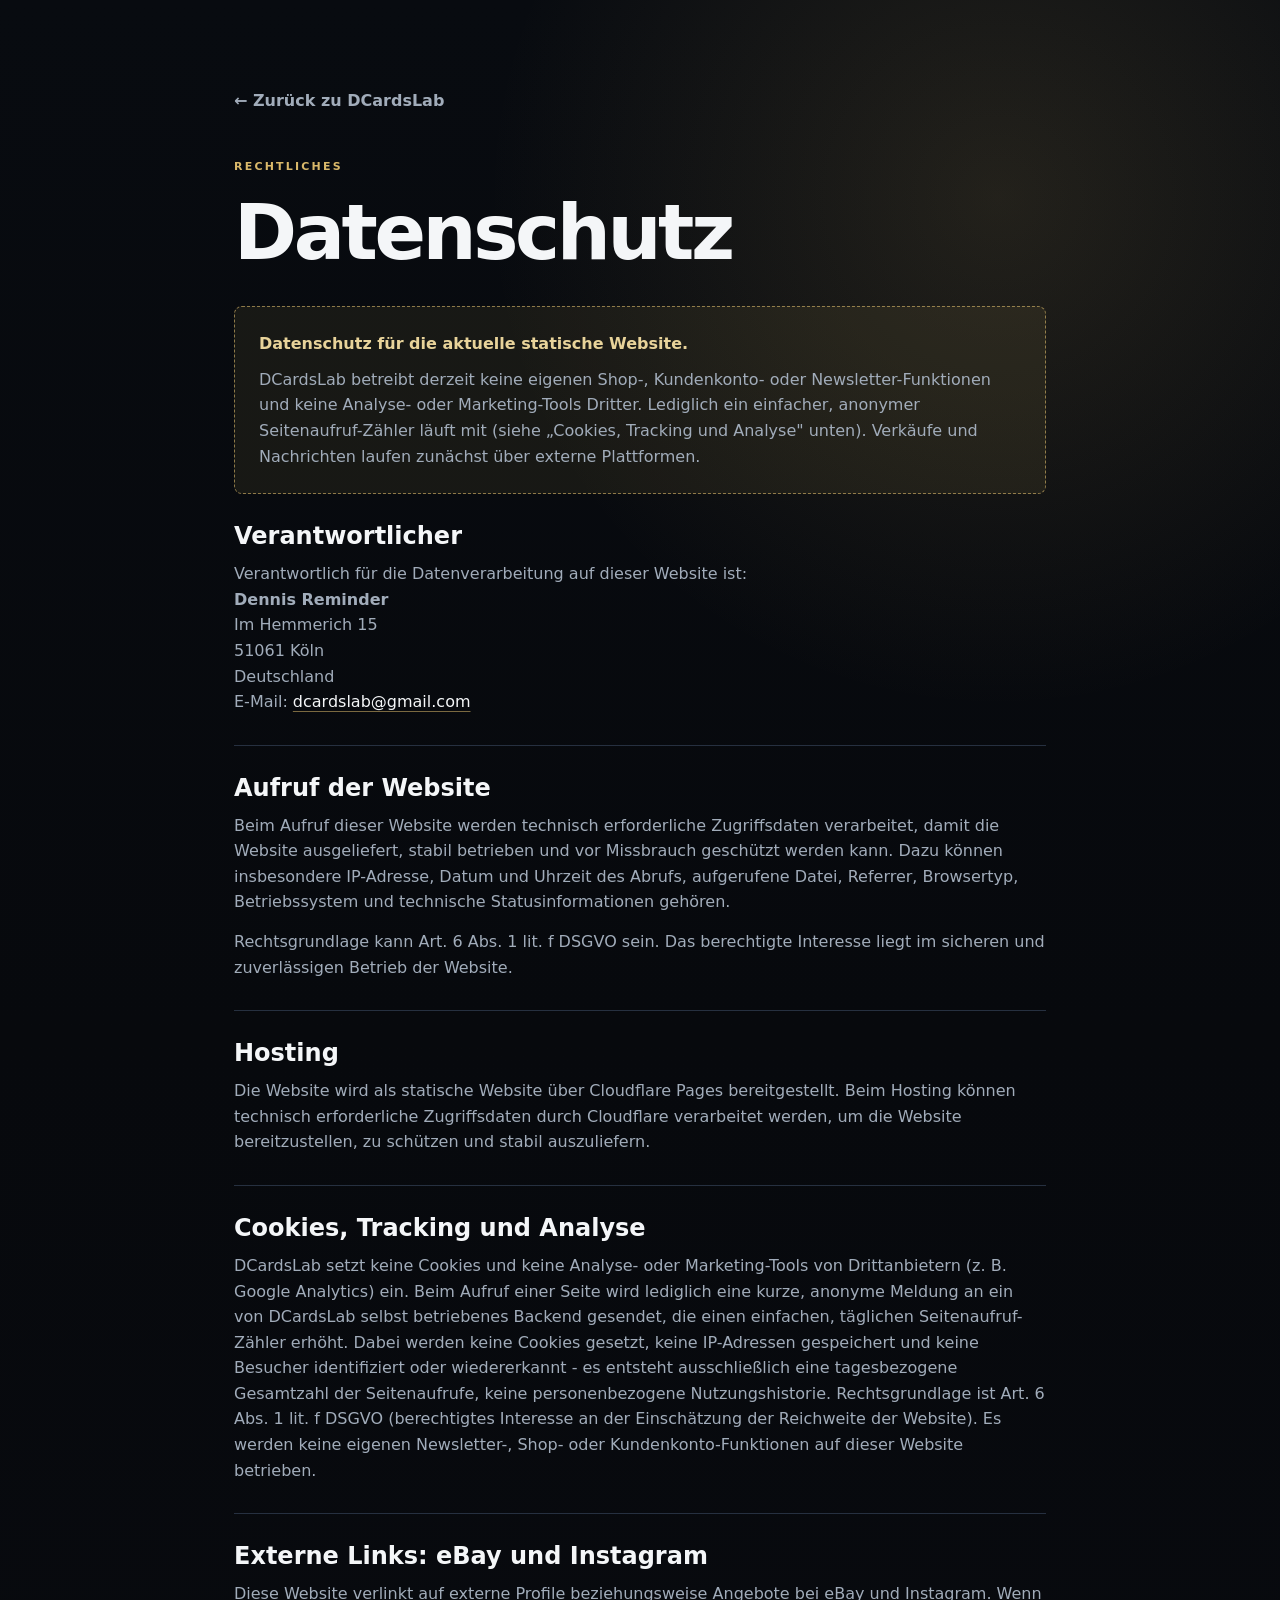
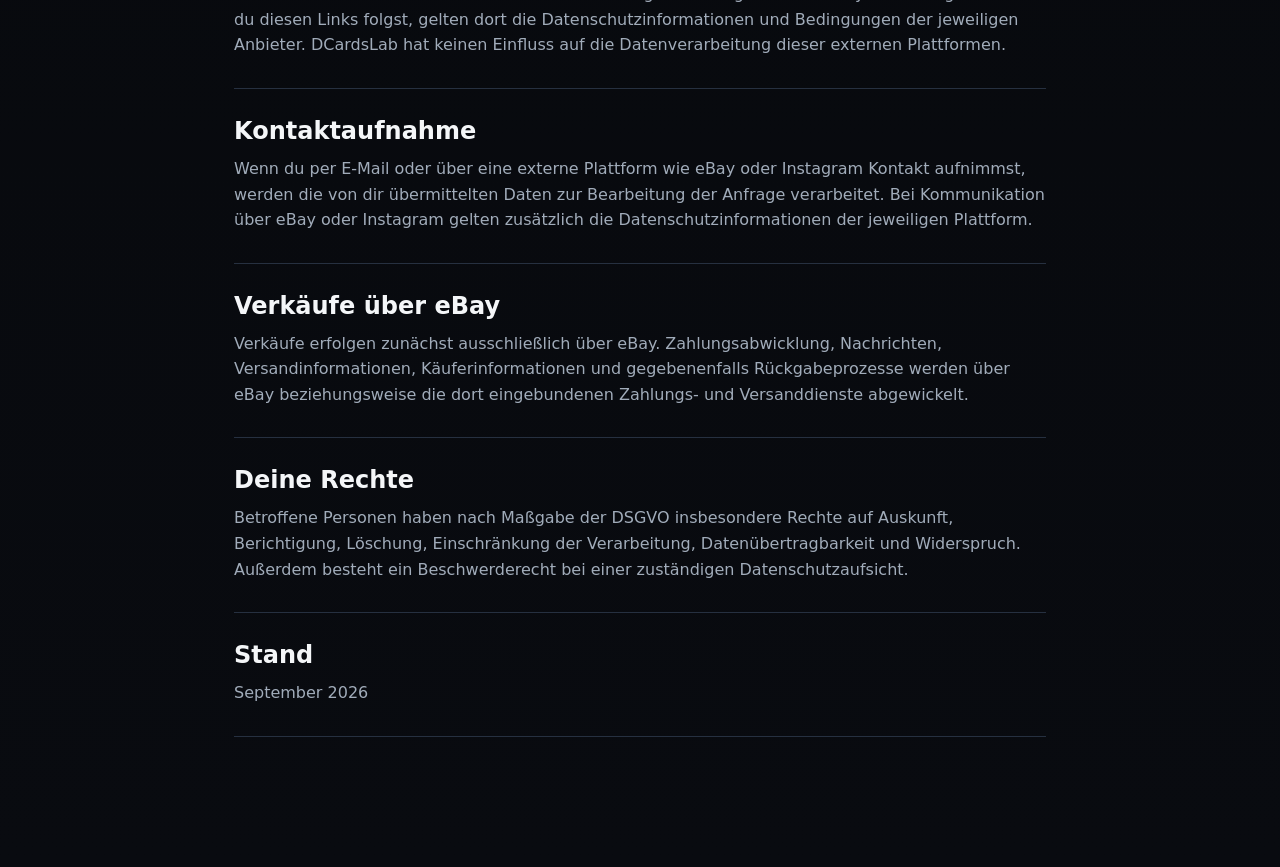
==== commit 28758c16: "Anonymen Seitenaufruf-Zähler einbauen (DCardsLab-Manager-Backend) Kleines, cookie-freies Tracking-Sn" ====
--- a/datenschutz.html
+++ b/datenschutz.html
@@ -6,6 +6,7 @@
     <meta name="robots" content="noindex">
     <title>Datenschutz | DCardsLab</title>
     <link rel="stylesheet" href="css/style.css">
+    <script src="js/tracking.js" defer></script>
   </head>
   <body>
     <main class="legal">
@@ -16,8 +17,10 @@
       <div class="notice">
         <strong>Datenschutz für die aktuelle statische Website.</strong>
         <p>
-          DCardsLab betreibt derzeit keine eigenen Shop-, Kundenkonto-, Tracking- oder
-          Newsletter-Funktionen. Verkäufe und Nachrichten laufen zunächst über externe Plattformen.
+          DCardsLab betreibt derzeit keine eigenen Shop-, Kundenkonto- oder Newsletter-Funktionen
+          und keine Analyse- oder Marketing-Tools Dritter. Lediglich ein einfacher, anonymer
+          Seitenaufruf-Zähler läuft mit (siehe „Cookies, Tracking und Analyse" unten). Verkäufe
+          und Nachrichten laufen zunächst über externe Plattformen.
         </p>
       </div>
 
@@ -59,8 +62,15 @@
       <section class="legal-section">
         <h2>Cookies, Tracking und Analyse</h2>
         <p>
-          DCardsLab setzt derzeit keine eigenen Analyse-, Tracking- oder Marketing-Cookies ein.
-          Es werden keine eigenen Newsletter-, Shop- oder Kundenkonto-Funktionen auf dieser Website
+          DCardsLab setzt keine Cookies und keine Analyse- oder Marketing-Tools von Drittanbietern
+          (z. B. Google Analytics) ein. Beim Aufruf einer Seite wird lediglich eine kurze,
+          anonyme Meldung an ein von DCardsLab selbst betriebenes Backend gesendet, die einen
+          einfachen, täglichen Seitenaufruf-Zähler erhöht. Dabei werden keine Cookies gesetzt,
+          keine IP-Adressen gespeichert und keine Besucher identifiziert oder wiedererkannt - es
+          entsteht ausschließlich eine tagesbezogene Gesamtzahl der Seitenaufrufe, keine
+          personenbezogene Nutzungshistorie. Rechtsgrundlage ist Art. 6 Abs. 1 lit. f DSGVO
+          (berechtigtes Interesse an der Einschätzung der Reichweite der Website). Es werden
+          keine eigenen Newsletter-, Shop- oder Kundenkonto-Funktionen auf dieser Website
           betrieben.
         </p>
       </section>
